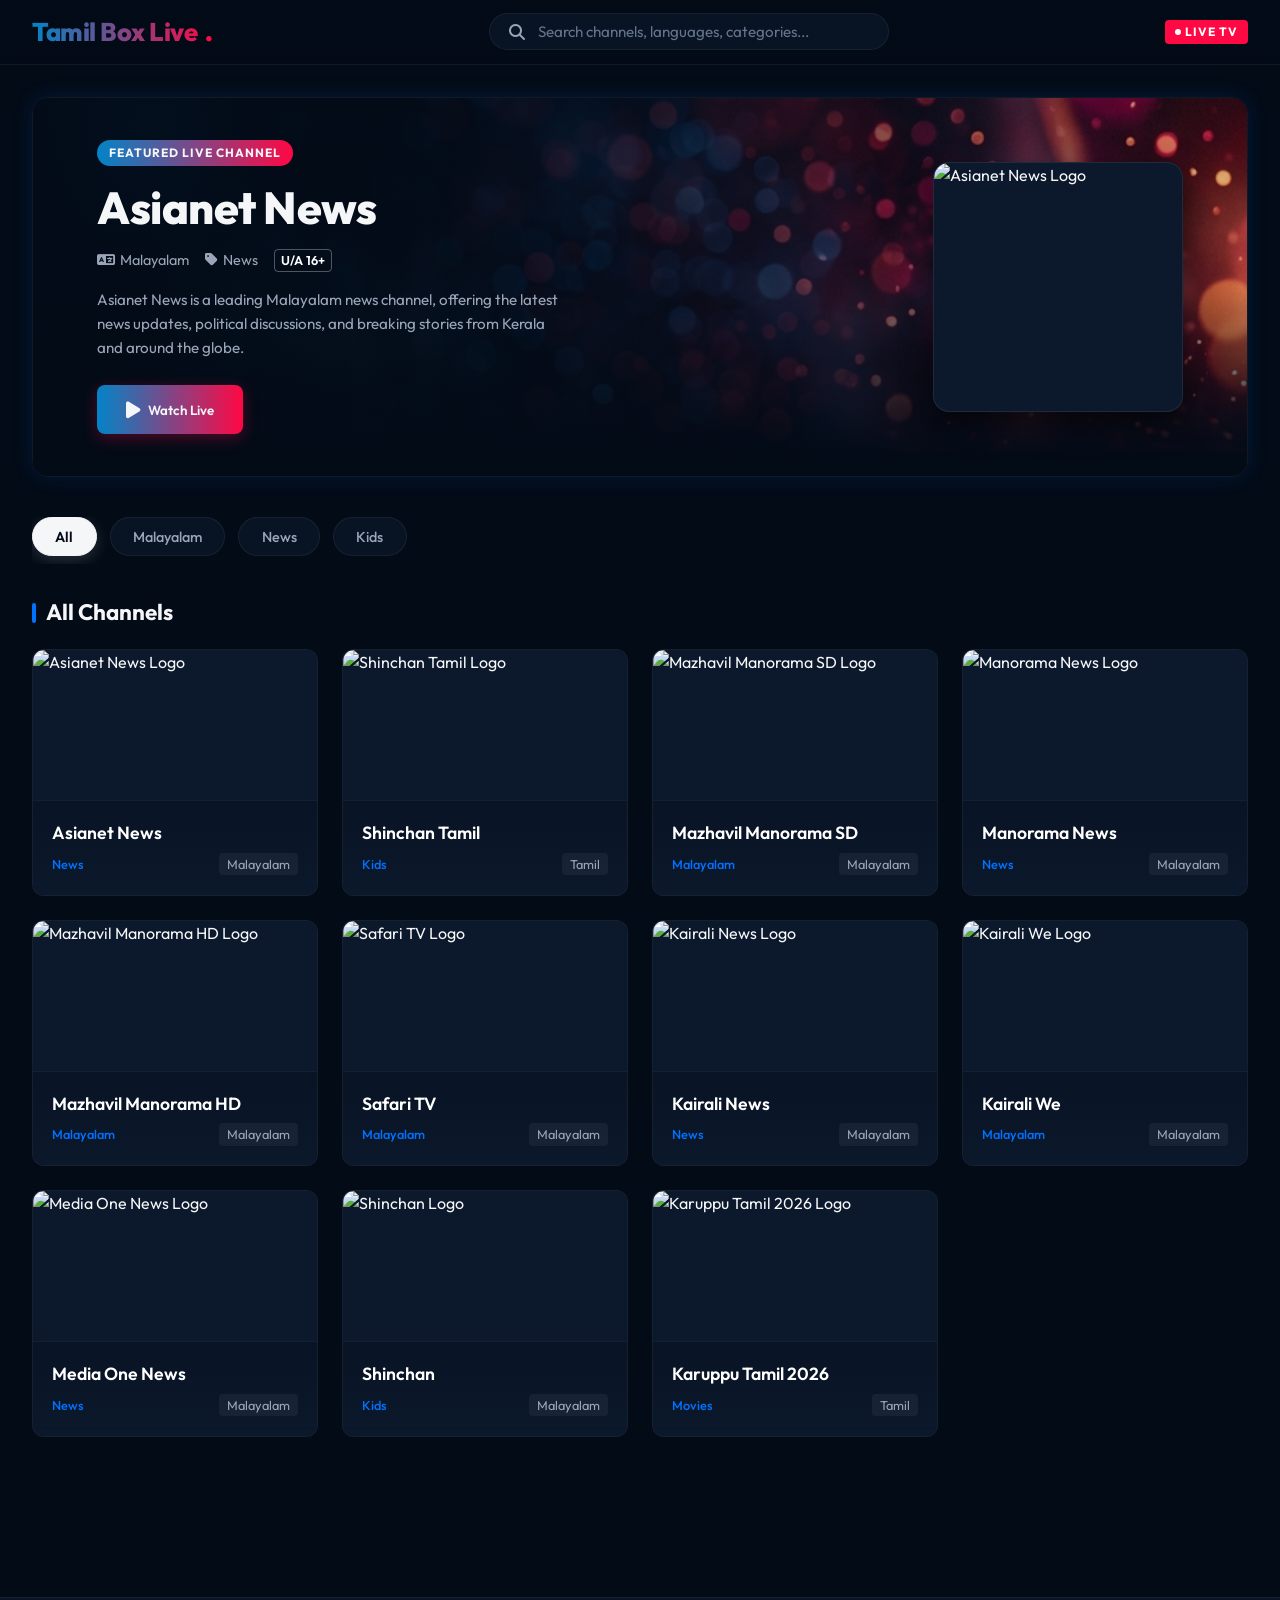
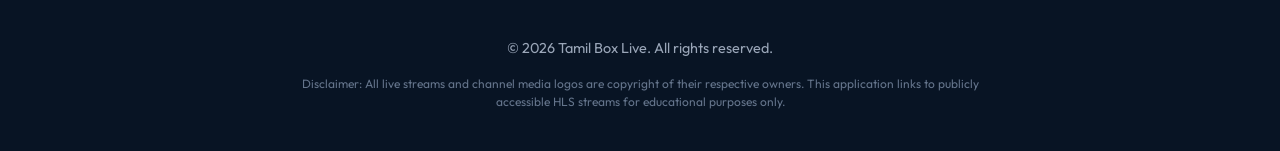
==== index.html @ 775d0913 "Live tv" ====
<!DOCTYPE html>
<html lang="en">
<head>
  <meta charset="UTF-8">
  <meta name="viewport" content="width=device-width, initial-scale=1.0">
  <title>Tamil Box Live - Live TV Streaming</title>
  <meta name="description" content="Watch your favorite live TV channels including Malayalam news, entertainment, and kids shows on Tamil Box Live.">
  
  <!-- CSS Stylesheet -->
  <link rel="stylesheet" href="styles.css">
  
  <!-- FontAwesome Icons for UI -->
  <link rel="stylesheet" href="https://cdnjs.cloudflare.com/ajax/libs/font-awesome/6.4.0/css/all.min.css">
</head>
<body>

  <!-- App Header -->
  <header class="app-header" id="app-header">
    <div class="header-container">
      <a href="index.html" class="logo-link" id="logo-link">
        Tamil Box Live<span class="logo-dot">.</span>
      </a>
      
      <div class="search-box" id="search-container">
        <i class="fa-solid fa-magnifying-glass search-icon"></i>
        <input type="text" class="search-input" id="search-input" placeholder="Search channels, languages, categories...">
      </div>
      
      <div class="nav-actions">
        <div class="live-badge-pulse" id="header-live-badge">Live TV</div>
      </div>
    </div>
  </header>

  <!-- Main Layout -->
  <main class="main-content" id="main-content">
    
    <!-- Hero Slider / Carousel -->
    <section class="hero-slider" id="hero-slider">
      <!-- Dynamically filled via JS -->
    </section>

    <!-- Category Selector Navigation -->
    <nav class="category-container" id="category-tabs" aria-label="Channel Categories">
      <button class="category-tab active" data-category="all" id="tab-all">All</button>
      <button class="category-tab" data-category="Malayalam" id="tab-malayalam">Malayalam</button>
      <button class="category-tab" data-category="News" id="tab-news">News</button>
      <button class="category-tab" data-category="Kids" id="tab-kids">Kids</button>
    </nav>

    <!-- Channels Listing Section -->
    <section class="channel-row-section" id="channels-section">
      <h2 class="section-title" id="section-title-text">All Channels</h2>
      
      <!-- Channels Grid -->
      <div class="channels-grid" id="channels-grid">
        <!-- Dynamically filled via JS -->
      </div>
    </section>

  </main>

  <!-- Footer -->
  <footer class="app-footer" id="app-footer">
    <div class="footer-container">
      <p class="footer-text">© 2026 Tamil Box Live. All rights reserved.</p>
      <p class="footer-disclaimer">Disclaimer: All live streams and channel media logos are copyright of their respective owners. This application links to publicly accessible HLS streams for educational purposes only.</p>
    </div>
  </footer>

  <!-- Application Script -->
  <script src="app.js?v=1.1"></script>
</body>
</html>
---- styles.css ----
@import url('https://fonts.googleapis.com/css2?family=Outfit:wght@300;400;500;600;700;800&family=Inter:wght@300;400;500;600&display=swap');

:root {
  --bg-primary: #030b17;
  --bg-secondary: #0c192c;
  --bg-glass: rgba(12, 25, 44, 0.65);
  --bg-glass-heavy: rgba(6, 14, 26, 0.9);
  --border-glass: rgba(255, 255, 255, 0.06);
  --border-glass-hover: rgba(255, 255, 255, 0.15);
  
  --accent-blue: #0072ff;
  --accent-red: #ff0844;
  --accent-gold: #f9d423;
  --hotstar-gradient: linear-gradient(90deg, #0284c7 0%, #ff0844 100%);
  --gold-gradient: linear-gradient(135deg, #f6d365 0%, #fda085 100%);
  
  --text-main: #f5f6f8;
  --text-secondary: #9aa6b8;
  --text-muted: #64748b;
  
  --font-main: 'Outfit', sans-serif;
  --font-sec: 'Inter', sans-serif;
  --transition: all 0.3s cubic-bezier(0.25, 0.8, 0.25, 1);
  --glow-shadow: 0 0 20px rgba(0, 114, 255, 0.15);
}

/* Base Styles */
* {
  box-sizing: border-box;
  margin: 0;
  padding: 0;
}

body {
  background-color: var(--bg-primary);
  color: var(--text-main);
  font-family: var(--font-main);
  min-height: 100vh;
  overflow-x: hidden;
  line-height: 1.5;
}

a {
  color: inherit;
  text-decoration: none;
}

button, input {
  font-family: inherit;
  background: none;
  border: none;
  color: inherit;
}

/* Scrollbar styling */
::-webkit-scrollbar {
  width: 8px;
  height: 8px;
}
::-webkit-scrollbar-track {
  background: var(--bg-primary);
}
::-webkit-scrollbar-thumb {
  background: rgba(255, 255, 255, 0.1);
  border-radius: 4px;
}
::-webkit-scrollbar-thumb:hover {
  background: rgba(255, 255, 255, 0.2);
}

/* App Header & Navbar */
.app-header {
  position: sticky;
  top: 0;
  z-index: 1000;
  background: linear-gradient(to bottom, rgba(3, 11, 23, 0.95) 80%, rgba(3, 11, 23, 0));
  backdrop-filter: blur(12px);
  border-bottom: 1px solid var(--border-glass);
  padding: 0.8rem 2rem;
  transition: var(--transition);
}

.header-container {
  max-width: 1400px;
  margin: 0 auto;
  display: flex;
  align-items: center;
  justify-content: space-between;
  gap: 2rem;
}

.logo-link {
  display: flex;
  align-items: center;
  gap: 0.5rem;
  font-size: 1.6rem;
  font-weight: 800;
  letter-spacing: -0.5px;
  background: var(--hotstar-gradient);
  -webkit-background-clip: text;
  -webkit-text-fill-color: transparent;
  transition: var(--transition);
}

.logo-link:hover {
  opacity: 0.9;
  transform: scale(1.02);
}

.logo-dot {
  color: var(--accent-red);
  background: none;
  -webkit-text-fill-color: var(--accent-red);
}

.search-box {
  position: relative;
  flex: 0 1 400px;
  background: var(--bg-glass);
  border: 1px solid var(--border-glass);
  border-radius: 50px;
  padding: 0.5rem 1.2rem;
  display: flex;
  align-items: center;
  gap: 0.8rem;
  transition: var(--transition);
}

.search-box:focus-within {
  border-color: rgba(255, 255, 255, 0.3);
  box-shadow: 0 0 15px rgba(255, 255, 255, 0.05);
  background: var(--bg-secondary);
}

.search-input {
  width: 100%;
  font-size: 0.95rem;
  outline: none;
}

.search-input::placeholder {
  color: var(--text-muted);
}

.search-icon {
  color: var(--text-secondary);
  font-size: 1rem;
}

.nav-actions {
  display: flex;
  align-items: center;
  gap: 1.5rem;
}

.live-badge-pulse {
  background: var(--accent-red);
  color: #fff;
  font-size: 0.75rem;
  font-weight: 700;
  padding: 0.2rem 0.6rem;
  border-radius: 4px;
  text-transform: uppercase;
  letter-spacing: 1px;
  animation: pulse 1.8s infinite;
  display: flex;
  align-items: center;
  gap: 0.3rem;
}

.live-badge-pulse::before {
  content: '';
  display: inline-block;
  width: 6px;
  height: 6px;
  border-radius: 50%;
  background: #fff;
}

/* Home Layout Container */
.main-content {
  max-width: 1400px;
  margin: 0 auto;
  padding: 2rem;
}

/* Hero Carousel Section */
.hero-slider {
  width: 100%;
  height: 380px;
  border-radius: 16px;
  overflow: hidden;
  position: relative;
  margin-bottom: 2.5rem;
  box-shadow: var(--glow-shadow);
  border: 1px solid var(--border-glass);
}

.hero-slide {
  position: absolute;
  top: 0;
  left: 0;
  width: 100%;
  height: 100%;
  background-size: cover;
  background-position: center;
  background-repeat: no-repeat;
  display: flex;
  align-items: center;
  transition: opacity 0.8s ease-in-out;
  opacity: 0;
  z-index: 1;
}

.hero-slide.active {
  opacity: 1;
  z-index: 2;
}

.hero-overlay {
  position: absolute;
  top: 0;
  left: 0;
  width: 100%;
  height: 100%;
  background: linear-gradient(to right, rgba(3, 11, 23, 0.95) 30%, rgba(3, 11, 23, 0.6) 60%, rgba(3, 11, 23, 0.1) 100%),
              linear-gradient(to top, rgba(3, 11, 23, 1) 5%, rgba(3, 11, 23, 0) 50%);
  pointer-events: none;
}

.hero-details {
  position: relative;
  z-index: 3;
  max-width: 600px;
  padding: 0 4rem;
  display: flex;
  flex-direction: column;
  gap: 1rem;
}

.hero-tag {
  background: var(--hotstar-gradient);
  font-size: 0.75rem;
  font-weight: 700;
  padding: 0.25rem 0.75rem;
  border-radius: 50px;
  width: max-content;
  text-transform: uppercase;
  letter-spacing: 1px;
}

.hero-title {
  font-size: 2.8rem;
  font-weight: 800;
  line-height: 1.15;
  letter-spacing: -0.5px;
}

.hero-meta {
  display: flex;
  align-items: center;
  gap: 1rem;
  font-size: 0.9rem;
  color: var(--text-secondary);
}

.meta-item {
  display: flex;
  align-items: center;
  gap: 0.3rem;
}

.meta-item.rating {
  border: 1px solid rgba(255, 255, 255, 0.3);
  padding: 0.05rem 0.4rem;
  border-radius: 4px;
  font-size: 0.8rem;
  font-weight: 600;
  color: #fff;
}

.hero-desc {
  font-size: 0.95rem;
  color: var(--text-secondary);
  display: -webkit-box;
  -webkit-line-clamp: 3;
  -webkit-box-orient: vertical;
  overflow: hidden;
  line-height: 1.6;
}

.hero-actions {
  display: flex;
  gap: 1rem;
  margin-top: 0.5rem;
}

.btn-primary {
  background: var(--hotstar-gradient);
  font-weight: 600;
  padding: 0.8rem 1.8rem;
  border-radius: 8px;
  cursor: pointer;
  display: flex;
  align-items: center;
  gap: 0.5rem;
  transition: var(--transition);
  box-shadow: 0 4px 15px rgba(255, 8, 68, 0.3);
}

.btn-primary:hover {
  transform: translateY(-2px);
  box-shadow: 0 6px 20px rgba(255, 8, 68, 0.5);
}

.btn-icon {
  font-size: 1.2rem;
}

.hero-poster-container {
  position: relative;
  z-index: 3;
  margin-right: 4rem;
  margin-left: auto;
  height: 250px;
  width: 250px;
  display: flex;
  align-items: center;
  justify-content: center;
  border-radius: 16px;
  overflow: hidden;
  box-shadow: 0 10px 30px rgba(0, 0, 0, 0.6);
  border: 1px solid rgba(255, 255, 255, 0.08);
  background: var(--bg-secondary);
}

.hero-poster-img {
  width: 100%;
  height: 100%;
  object-fit: cover;
  display: block;
}

/* Category Filter Tabs */
.category-container {
  display: flex;
  align-items: center;
  gap: 0.8rem;
  margin-bottom: 2rem;
  overflow-x: auto;
  padding-bottom: 0.5rem;
}

.category-tab {
  background: var(--bg-glass);
  border: 1px solid var(--border-glass);
  padding: 0.6rem 1.4rem;
  border-radius: 50px;
  font-size: 0.9rem;
  font-weight: 500;
  color: var(--text-secondary);
  cursor: pointer;
  white-space: nowrap;
  transition: var(--transition);
}

.category-tab:hover {
  background: rgba(255, 255, 255, 0.05);
  color: var(--text-main);
  border-color: rgba(255, 255, 255, 0.15);
}

.category-tab.active {
  background: var(--text-main);
  color: var(--bg-primary);
  border-color: var(--text-main);
  font-weight: 600;
  box-shadow: 0 4px 15px rgba(255, 255, 255, 0.15);
}

/* Channels Catalog Grid */
.channel-row-section {
  margin-bottom: 3rem;
}

.section-title {
  font-size: 1.4rem;
  font-weight: 700;
  margin-bottom: 1.2rem;
  display: flex;
  align-items: center;
  gap: 0.6rem;
}

.section-title::before {
  content: '';
  display: inline-block;
  width: 4px;
  height: 20px;
  background: var(--accent-blue);
  border-radius: 20px;
}

.channels-grid {
  display: grid;
  grid-template-columns: repeat(auto-fill, minmax(260px, 1fr));
  gap: 1.5rem;
}

/* Channel Card styling */
.channel-card {
  background: var(--bg-glass);
  border: 1px solid var(--border-glass);
  border-radius: 12px;
  overflow: hidden;
  cursor: pointer;
  transition: var(--transition);
  position: relative;
  display: flex;
  flex-direction: column;
}

.channel-card:hover {
  transform: translateY(-5px);
  border-color: var(--border-glass-hover);
  box-shadow: 0 8px 30px rgba(0, 0, 0, 0.5), 0 0 20px rgba(0, 114, 255, 0.1);
}

.card-logo-container {
  height: 150px;
  display: flex;
  align-items: center;
  justify-content: center;
  position: relative;
  overflow: hidden;
  background: var(--bg-secondary);
}

.channel-logo-img {
  width: 100%;
  height: 100%;
  object-fit: cover;
  transition: var(--transition);
}

.channel-card:hover .channel-logo-img {
  transform: scale(1.05);
}

/* Card Hover overlay with Play button */
.card-overlay {
  position: absolute;
  top: 0;
  left: 0;
  width: 100%;
  height: 100%;
  background: rgba(3, 11, 23, 0.5);
  display: flex;
  align-items: center;
  justify-content: center;
  opacity: 0;
  transition: var(--transition);
  backdrop-filter: blur(3px);
}

.channel-card:hover .card-overlay {
  opacity: 1;
}

.play-circle {
  width: 54px;
  height: 54px;
  background: #fff;
  border-radius: 50%;
  display: flex;
  align-items: center;
  justify-content: center;
  box-shadow: 0 4px 20px rgba(0, 0, 0, 0.4);
  transform: scale(0.8);
  transition: var(--transition);
}

.channel-card:hover .play-circle {
  transform: scale(1);
}

.play-triangle {
  width: 0;
  height: 0;
  border-top: 10px solid transparent;
  border-bottom: 10px solid transparent;
  border-left: 18px solid var(--bg-primary);
  margin-left: 4px;
}

.card-info {
  padding: 1.2rem;
  flex-grow: 1;
  display: flex;
  flex-direction: column;
  justify-content: space-between;
  background: linear-gradient(to bottom, rgba(12, 25, 44, 0.1), rgba(12, 25, 44, 0.9));
  border-top: 1px solid rgba(255, 255, 255, 0.03);
}

.card-title {
  font-size: 1.1rem;
  font-weight: 600;
  margin-bottom: 0.4rem;
  color: #fff;
}

.card-tags {
  display: flex;
  align-items: center;
  justify-content: space-between;
  font-size: 0.8rem;
  color: var(--text-secondary);
}

.card-category {
  color: var(--accent-blue);
  font-weight: 500;
}

.card-lang {
  background: rgba(255, 255, 255, 0.05);
  padding: 0.1rem 0.5rem;
  border-radius: 4px;
}

/* Empty State / Not Found */
.no-results {
  text-align: center;
  padding: 4rem 2rem;
  grid-column: 1 / -1;
  background: var(--bg-glass);
  border: 1px solid var(--border-glass);
  border-radius: 12px;
}

.no-results-icon {
  font-size: 3rem;
  margin-bottom: 1rem;
  opacity: 0.5;
}

.no-results-title {
  font-size: 1.3rem;
  font-weight: 600;
  margin-bottom: 0.5rem;
}

.no-results-desc {
  color: var(--text-secondary);
  font-size: 0.95rem;
}

/* Player Page Layout */
.player-page-container {
  display: grid;
  grid-template-columns: 1fr 360px;
  gap: 2rem;
  padding: 1.5rem 2rem;
  max-width: 1500px;
  margin: 0 auto;
}

.player-main-col {
  display: flex;
  flex-direction: column;
  gap: 1.5rem;
}

.back-btn-row {
  display: flex;
  align-items: center;
}

.back-link {
  display: flex;
  align-items: center;
  gap: 0.5rem;
  font-size: 0.95rem;
  font-weight: 600;
  color: var(--text-secondary);
  cursor: pointer;
  transition: var(--transition);
  padding: 0.5rem 1rem;
  background: var(--bg-glass);
  border: 1px solid var(--border-glass);
  border-radius: 50px;
}

.back-link:hover {
  color: var(--text-main);
  border-color: rgba(255, 255, 255, 0.2);
  transform: translateX(-3px);
}

/* Custom Skinned Video Player styling */
.video-wrapper {
  width: 100%;
  aspect-ratio: 16/9;
  border-radius: 16px;
  overflow: hidden;
  background: #000;
  position: relative;
  box-shadow: 0 10px 40px rgba(0, 0, 0, 0.8), var(--glow-shadow);
  border: 1px solid rgba(255, 255, 255, 0.05);
}

#live-video {
  width: 100%;
  height: 100%;
  object-fit: contain;
  display: block;
}

/* Custom Controls Overlay Frame */
.custom-video-controls {
  position: absolute;
  top: 0;
  left: 0;
  width: 100%;
  height: 100%;
  z-index: 5;
  display: flex;
  flex-direction: column;
  justify-content: flex-end;
  opacity: 0;
  transition: opacity 0.3s ease;
  background: linear-gradient(to top, rgba(3, 11, 23, 0.9) 0%, rgba(3, 11, 23, 0.3) 30%, transparent 80%);
}

.video-wrapper:hover .custom-video-controls,
.custom-video-controls.show-controls {
  opacity: 1;
}

/* Center Play/Spinner Overlay */
.center-controls {
  position: absolute;
  top: 50%;
  left: 50%;
  transform: translate(-50%, -50%);
  display: flex;
  align-items: center;
  justify-content: center;
  pointer-events: none;
}

.center-btn {
  width: 70px;
  height: 70px;
  border-radius: 50%;
  background: rgba(255, 255, 255, 0.25);
  backdrop-filter: blur(10px);
  border: 1px solid rgba(255, 255, 255, 0.3);
  color: #fff;
  font-size: 1.8rem;
  display: flex;
  align-items: center;
  justify-content: center;
  cursor: pointer;
  pointer-events: auto;
  transition: var(--transition);
  box-shadow: 0 4px 20px rgba(0,0,0,0.3);
}

.center-btn:hover {
  transform: scale(1.1);
  background: rgba(255, 255, 255, 0.4);
}

.video-spinner {
  font-size: 3rem;
  color: var(--accent-blue);
  text-shadow: 0 0 20px rgba(0, 114, 255, 0.5);
  animation: pulse-red 1.5s infinite;
}

/* Bottom Control Bar Layout */
.bottom-control-bar {
  display: flex;
  align-items: center;
  justify-content: space-between;
  padding: 1.2rem 2rem;
  width: 100%;
}

.control-group-left,
.control-group-right {
  display: flex;
  align-items: center;
  gap: 1.2rem;
}

.control-btn {
  color: #fff;
  font-size: 1.2rem;
  cursor: pointer;
  display: flex;
  align-items: center;
  justify-content: center;
  transition: var(--transition);
  opacity: 0.85;
  padding: 0.3rem;
}

.control-btn:hover {
  opacity: 1;
  transform: scale(1.1);
}

/* LIVE Indicator */
.ctrl-live-indicator {
  display: flex;
  align-items: center;
  gap: 0.5rem;
  font-size: 0.8rem;
  font-weight: 800;
  color: #fff;
  letter-spacing: 1px;
  background: rgba(255, 8, 68, 0.2);
  padding: 0.2rem 0.6rem;
  border-radius: 4px;
  border: 1px solid rgba(255, 8, 68, 0.4);
}

.ctrl-live-dot {
  width: 7px;
  height: 7px;
  background-color: var(--accent-red);
  border-radius: 50%;
  box-shadow: 0 0 8px var(--accent-red);
  display: inline-block;
  animation: pulse-red 1s infinite;
}

/* Volume Slider styling */
.volume-container {
  display: flex;
  align-items: center;
  gap: 0.5rem;
}

.volume-slider {
  width: 0;
  opacity: 0;
  height: 4px;
  background: rgba(255, 255, 255, 0.2);
  outline: none;
  border-radius: 4px;
  accent-color: #fff;
  transition: width 0.3s ease, opacity 0.3s ease;
  cursor: pointer;
}

.volume-container:hover .volume-slider {
  width: 80px;
  opacity: 1;
}

/* Settings Popover Menu */
.settings-panel {
  position: absolute;
  right: 2rem;
  bottom: 4.8rem;
  background: var(--bg-glass-heavy);
  backdrop-filter: blur(15px);
  border: 1px solid var(--border-glass-hover);
  border-radius: 12px;
  padding: 0.8rem 0;
  width: 220px;
  z-index: 15;
  box-shadow: 0 10px 30px rgba(0,0,0,0.5);
  display: flex;
  flex-direction: column;
}

.settings-section {
  padding: 0.6rem 1.2rem;
}

.settings-section.border-top {
  border-top: 1px solid rgba(255,255,255,0.08);
  margin-top: 0.4rem;
  padding-top: 0.8rem;
}

.settings-sec-title {
  font-size: 0.72rem;
  font-weight: 800;
  color: var(--text-secondary);
  text-transform: uppercase;
  letter-spacing: 1px;
  margin-bottom: 0.4rem;
}

.settings-list {
  list-style: none;
  display: flex;
  flex-direction: column;
  gap: 0.2rem;
}

.settings-item {
  font-size: 0.85rem;
  padding: 0.4rem 0.6rem;
  border-radius: 6px;
  cursor: pointer;
  color: var(--text-secondary);
  display: flex;
  align-items: center;
  justify-content: space-between;
  transition: var(--transition);
}

.settings-item:hover {
  background: rgba(255, 255, 255, 0.08);
  color: #fff;
}

.settings-item.active {
  color: #fff;
  font-weight: 600;
}

.settings-item.active::after {
  content: '✓';
  color: var(--accent-blue);
  font-size: 0.85rem;
}

/* Custom error display on video failure */
.video-error-overlay {
  position: absolute;
  top: 0;
  left: 0;
  width: 100%;
  height: 100%;
  background: var(--bg-glass-heavy);
  z-index: 10;
  display: flex;
  flex-direction: column;
  align-items: center;
  justify-content: center;
  gap: 1.2rem;
  padding: 2rem;
  text-align: center;
  backdrop-filter: blur(8px);
}

.error-icon {
  font-size: 3.5rem;
  color: var(--accent-red);
  animation: pulse-red 2s infinite;
}

.error-title {
  font-size: 1.4rem;
  font-weight: 700;
}

.error-msg {
  color: var(--text-secondary);
  font-size: 0.95rem;
  max-width: 450px;
  line-height: 1.5;
}

.btn-retry {
  background: var(--text-main);
  color: var(--bg-primary);
  font-weight: 600;
  padding: 0.6rem 1.4rem;
  border-radius: 6px;
  cursor: pointer;
  transition: var(--transition);
}

.btn-retry:hover {
  transform: scale(1.03);
  box-shadow: 0 4px 15px rgba(255, 255, 255, 0.2);
}

/* Channel Details in Player */
.player-details-card {
  background: var(--bg-glass);
  border: 1px solid var(--border-glass);
  border-radius: 16px;
  padding: 2rem;
  display: flex;
  flex-direction: column;
  gap: 1.2rem;
}

.details-header {
  display: flex;
  align-items: center;
  justify-content: space-between;
  gap: 1rem;
}

.details-title-wrap {
  display: flex;
  flex-direction: column;
  gap: 0.4rem;
}

.details-title {
  font-size: 2rem;
  font-weight: 800;
  color: #fff;
  letter-spacing: -0.5px;
}

.details-meta {
  display: flex;
  align-items: center;
  gap: 0.8rem;
  flex-wrap: wrap;
}

.details-badge {
  background: rgba(255, 255, 255, 0.06);
  border: 1px solid var(--border-glass);
  padding: 0.2rem 0.6rem;
  border-radius: 4px;
  font-size: 0.8rem;
  font-weight: 600;
  color: var(--text-secondary);
}

.details-badge.category {
  color: var(--accent-blue);
  background: rgba(0, 114, 255, 0.08);
  border-color: rgba(0, 114, 255, 0.25);
}

.details-badge.rating {
  border-color: rgba(255, 255, 255, 0.2);
  color: #fff;
}

.details-logo-badge {
  width: 80px;
  height: 60px;
  border-radius: 8px;
  object-fit: cover;
  box-shadow: 0 4px 15px rgba(0,0,0,0.3);
  border: 1px solid rgba(255, 255, 255, 0.1);
  flex-shrink: 0;
  background: var(--bg-secondary);
}

.details-desc {
  color: var(--text-secondary);
  font-size: 0.98rem;
  line-height: 1.7;
}

/* Sidebar / Recommended section */
.player-sidebar-col {
  background: var(--bg-glass);
  border: 1px solid var(--border-glass);
  border-radius: 16px;
  padding: 1.5rem;
  display: flex;
  flex-direction: column;
  gap: 1.2rem;
  height: fit-content;
}

.sidebar-title {
  font-size: 1.1rem;
  font-weight: 700;
  letter-spacing: -0.2px;
  border-bottom: 1px solid var(--border-glass);
  padding-bottom: 0.8rem;
}

.sidebar-list {
  display: flex;
  flex-direction: column;
  gap: 0.8rem;
  max-height: 600px;
  overflow-y: auto;
  padding-right: 0.2rem;
}

/* Mini Card inside sidebar */
.mini-channel-card {
  display: flex;
  align-items: center;
  gap: 1rem;
  padding: 0.6rem;
  background: rgba(255, 255, 255, 0.02);
  border: 1px solid rgba(255, 255, 255, 0.03);
  border-radius: 10px;
  cursor: pointer;
  transition: var(--transition);
}

.mini-channel-card:hover {
  background: rgba(255, 255, 255, 0.06);
  border-color: rgba(255, 255, 255, 0.1);
  transform: translateX(3px);
}

.mini-channel-card.active {
  background: rgba(0, 114, 255, 0.08);
  border-color: rgba(0, 114, 255, 0.25);
}

.mini-logo-container {
  width: 60px;
  height: 45px;
  border-radius: 6px;
  object-fit: cover;
  flex-shrink: 0;
  border: 1px solid rgba(255, 255, 255, 0.05);
  background: var(--bg-secondary);
}

.mini-info {
  display: flex;
  flex-direction: column;
  gap: 0.2rem;
  overflow: hidden;
}

.mini-title {
  font-size: 0.95rem;
  font-weight: 600;
  color: #fff;
  white-space: nowrap;
  overflow: hidden;
  text-overflow: ellipsis;
}

.mini-category {
  font-size: 0.75rem;
  color: var(--accent-blue);
  font-weight: 500;
}

/* Footer Section */
.app-footer {
  margin-top: 5rem;
  border-top: 1px solid var(--border-glass);
  padding: 2.5rem 2rem;
  background: var(--bg-glass);
  text-align: center;
}

.footer-container {
  max-width: 1200px;
  margin: 0 auto;
  display: flex;
  flex-direction: column;
  align-items: center;
  gap: 1rem;
}

.footer-text {
  color: var(--text-secondary);
  font-size: 0.9rem;
}

.footer-disclaimer {
  color: var(--text-muted);
  font-size: 0.75rem;
  max-width: 700px;
  line-height: 1.5;
}

/* Keyframes & Animations */
@keyframes pulse {
  0% {
    transform: scale(1);
    box-shadow: 0 0 0 0 rgba(255, 8, 68, 0.5);
  }
  70% {
    transform: scale(1.02);
    box-shadow: 0 0 0 8px rgba(255, 8, 68, 0);
  }
  100% {
    transform: scale(1);
    box-shadow: 0 0 0 0 rgba(255, 8, 68, 0);
  }
}

@keyframes pulse-red {
  0% {
    transform: scale(1);
    opacity: 0.8;
  }
  50% {
    transform: scale(1.05);
    opacity: 1;
    text-shadow: 0 0 15px rgba(255, 8, 68, 0.8);
  }
  100% {
    transform: scale(1);
    opacity: 0.8;
  }
}

/* Fullscreen special settings */
video:-webkit-full-screen {
  width: 100% !important;
  height: 100% !important;
}

.video-wrapper:fullscreen {
  border-radius: 0;
  border: none;
}
.video-wrapper:fullscreen #live-video {
  width: 100%;
  height: 100%;
}
.video-wrapper:fullscreen .custom-video-controls {
  z-index: 2147483647;
}

/* Responsive Media Queries */
@media (max-width: 1024px) {
  .player-page-container {
    grid-template-columns: 1fr;
  }
  .player-sidebar-col {
    height: auto;
  }
}

@media (max-width: 768px) {
  .app-header {
    padding: 0.8rem 1rem;
  }
  .header-container {
    gap: 1rem;
  }
  .search-box {
    flex: 1 1 auto;
  }
  .nav-actions {
    display: none; /* Hide actions/live badge on mobile header to save space */
  }
  
  .main-content {
    padding: 1rem;
  }
  .hero-slider {
    height: 300px;
  }
  .hero-details {
    padding: 0 2rem;
  }
  .hero-title {
    font-size: 1.8rem;
  }
  .hero-desc {
    -webkit-line-clamp: 2;
  }
  .hero-poster-container {
    display: none; /* Hide hero poster on mobile to fit content */
  }
  
  .channels-grid {
    grid-template-columns: repeat(auto-fill, minmax(200px, 1fr));
    gap: 1rem;
  }
  
  .card-logo-container {
    height: 120px;
  }
  
  .player-page-container {
    padding: 1rem;
    gap: 1.2rem;
  }
  .details-title {
    font-size: 1.5rem;
  }
  .player-details-card {
    padding: 1.2rem;
  }
}

@media (max-width: 480px) {
  .header-container {
    flex-direction: column;
    align-items: stretch;
  }
  .logo-link {
    justify-content: center;
  }
  
  .hero-slider {
    height: 240px;
  }
  .hero-details {
    padding: 0 1.2rem;
    gap: 0.6rem;
  }
  .hero-title {
    font-size: 1.4rem;
  }
  .hero-desc {
    display: none;
  }
  .btn-primary {
    padding: 0.6rem 1.2rem;
    font-size: 0.85rem;
  }
}
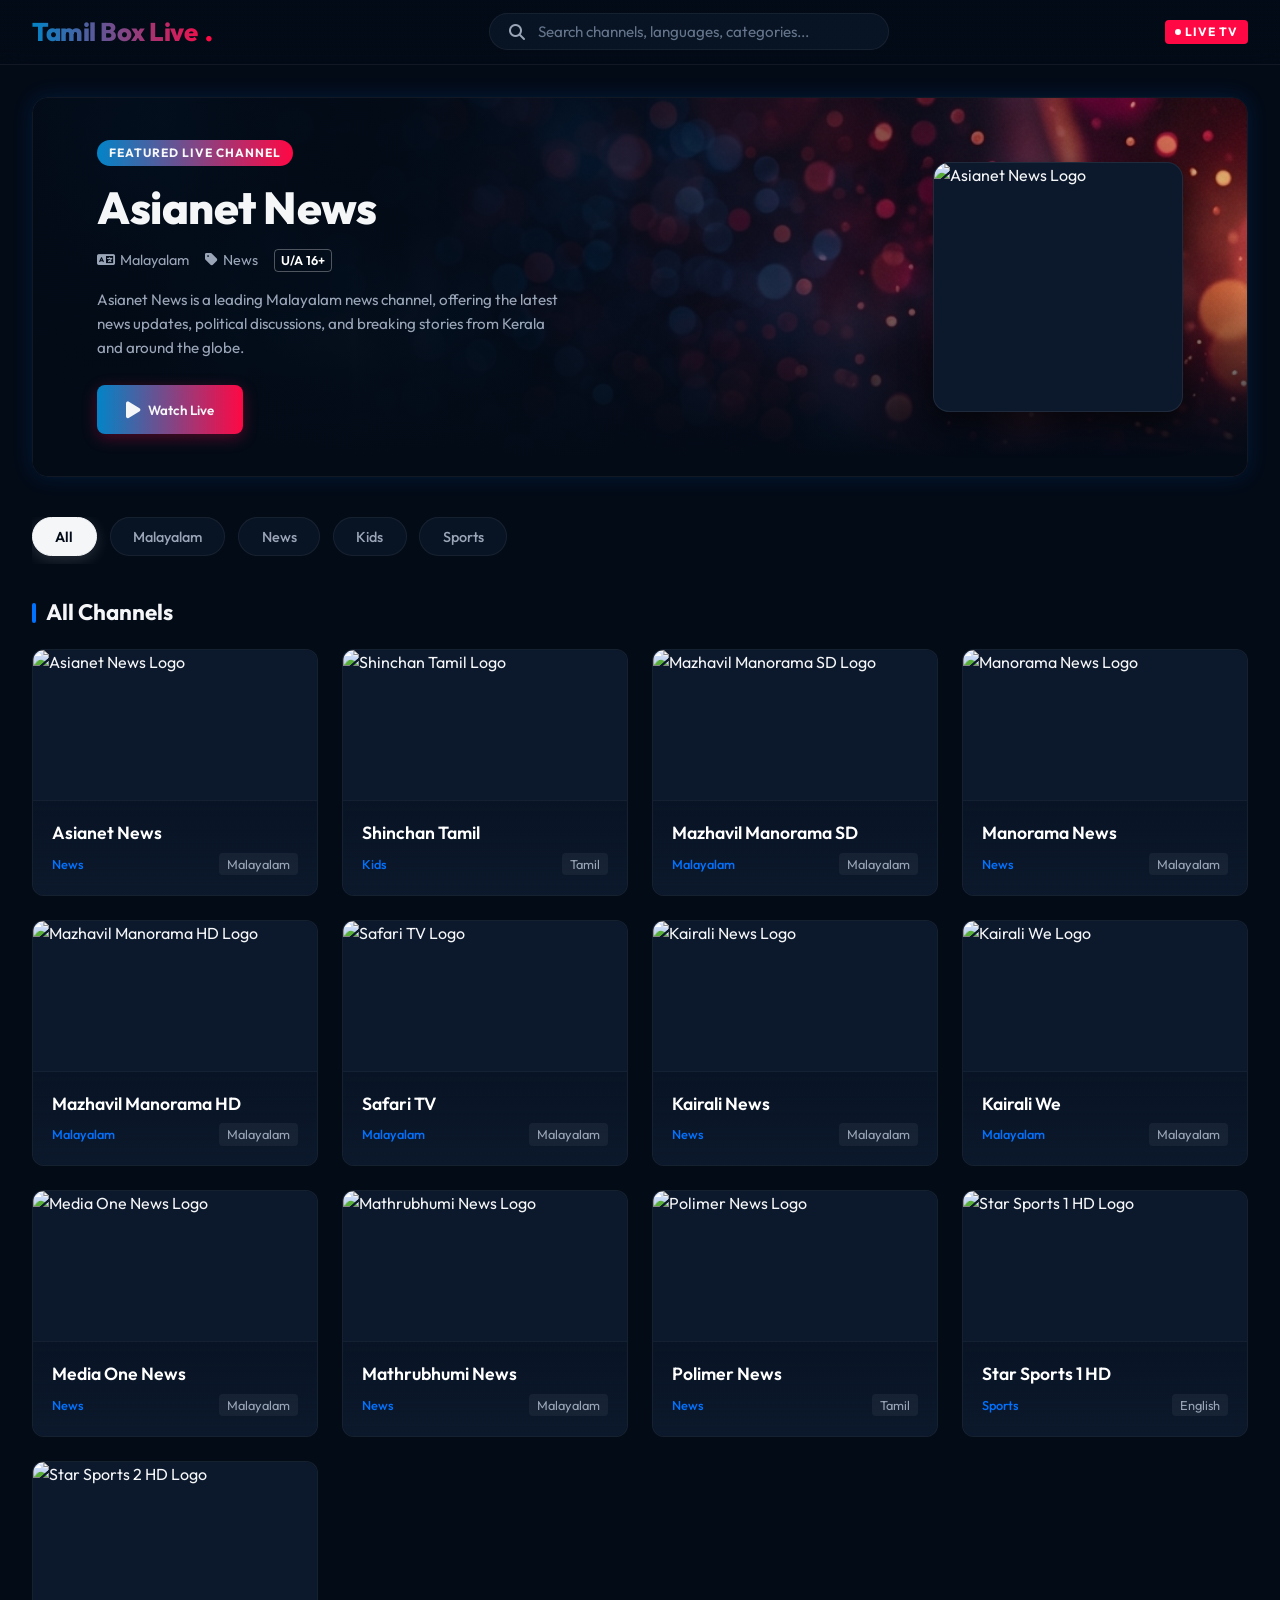
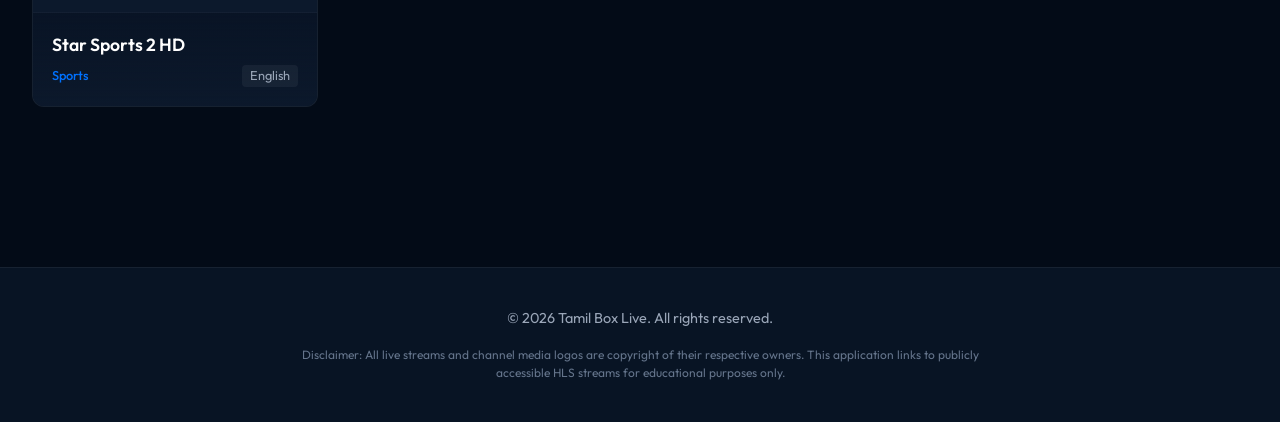
==== commit 63a07d03: "Update index.html" ====
--- a/index.html
+++ b/index.html
@@ -46,6 +46,7 @@
       <button class="category-tab" data-category="Malayalam" id="tab-malayalam">Malayalam</button>
       <button class="category-tab" data-category="News" id="tab-news">News</button>
       <button class="category-tab" data-category="Kids" id="tab-kids">Kids</button>
+      <button class="category-tab" data-category="Kids" id="tab-kids">Sports</button>
     </nav>
 
     <!-- Channels Listing Section -->
